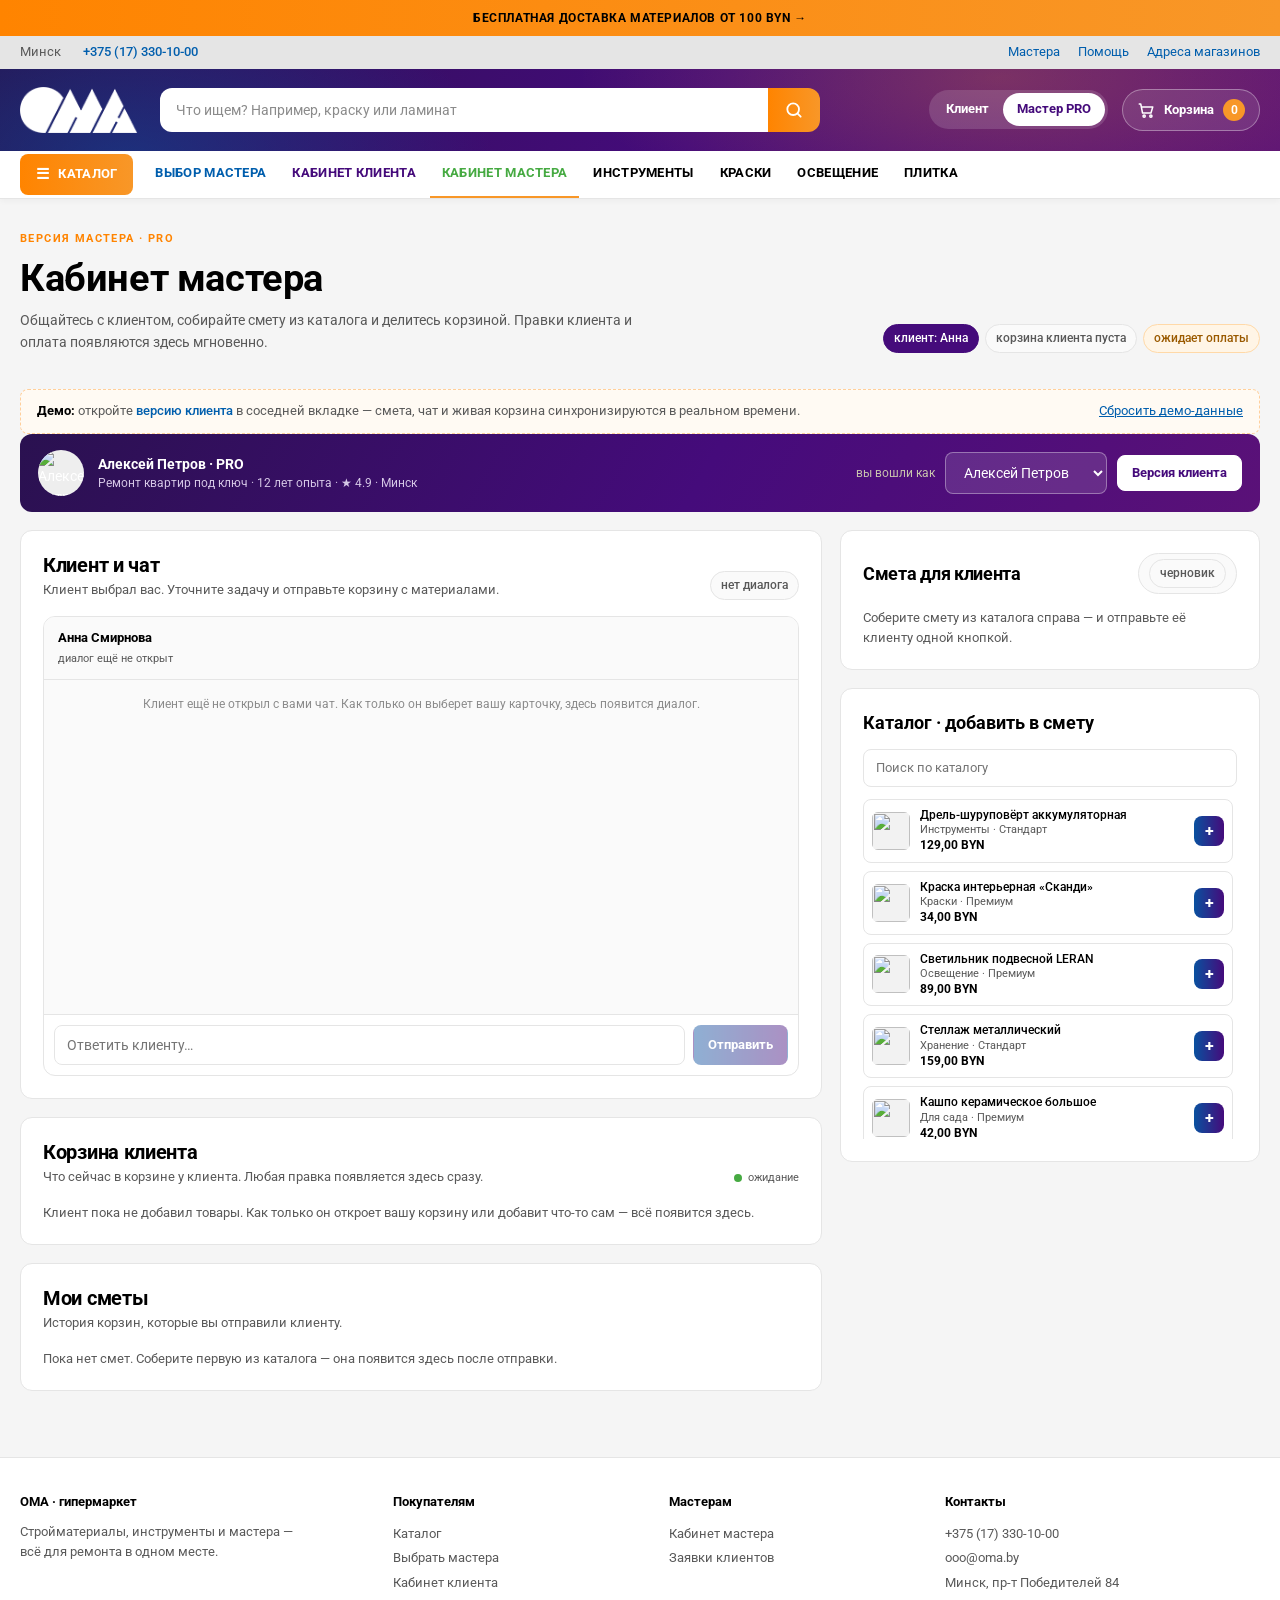
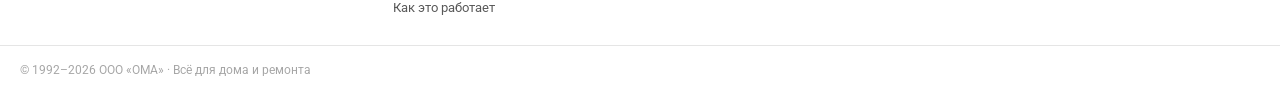
==== master.html @ ee899f6c "Initial commit" ====
<!doctype html>
<html lang="ru">
<head>
  <meta charset="UTF-8">
  <meta name="viewport" content="width=device-width, initial-scale=1.0">
  <title>Кабинет мастера — ОМА PRO</title>
  <link rel="preconnect" href="https://fonts.googleapis.com">
  <link rel="preconnect" href="https://fonts.gstatic.com" crossorigin>
  <link href="https://fonts.googleapis.com/css2?family=Roboto:wght@400;500;700&display=swap" rel="stylesheet">
  <link rel="stylesheet" href="css/styles.css">
  <link rel="stylesheet" href="css/cabinet.css">
  <script defer src="js/data.js"></script>
  <script defer src="js/store.js"></script>
  <script defer src="js/ui.js"></script>
  <script defer src="js/master.js"></script>
</head>
<body data-page="master">
  <div id="site-header"></div>

  <main class="container">
    <section class="cabinet-head">
      <div>
        <span class="eyebrow">Версия мастера · PRO</span>
        <h1>Кабинет мастера</h1>
        <p>Общайтесь с клиентом, собирайте смету из каталога и делитесь корзиной. Правки клиента и оплата появляются здесь мгновенно.</p>
      </div>
      <div class="cabinet-head__side">
        <div class="statusbar" id="statusbar"></div>
      </div>
    </section>

    <div class="demo-bar">
      <span><b>Демо:</b> откройте <a href="client.html" target="_blank" rel="noopener">версию клиента</a> в соседней вкладке — смета, чат и живая корзина синхронизируются в реальном времени.</span>
      <span class="demo-bar__short"><b>Демо:</b> откройте <a href="client.html" target="_blank" rel="noopener">версию клиента</a> в соседней вкладке — данные синхронизируются.</span>
      <button class="link-button" id="demo-reset" type="button">Сбросить демо-данные</button>
    </div>

    <div class="master-bar" id="master-bar"></div>

    <div class="cabinet" style="padding-top:18px">
      <section class="cabinet__main">
        <article class="panel" id="chat">
          <div class="panel__head">
            <div>
              <h2>Клиент и чат</h2>
              <p class="panel__hint">Клиент выбрал вас. Уточните задачу и отправьте корзину с материалами.</p>
            </div>
            <span class="chip" id="chat-chip">нет диалога</span>
          </div>
          <div class="chat">
            <div class="chat__head" id="chat-head"></div>
            <div class="chat__log" id="chat-log"></div>
            <form class="chat__form" id="chat-form" autocomplete="off">
              <input id="chat-input" placeholder="Ответить клиенту…" aria-label="Сообщение клиенту">
              <button class="button button-dark button--sm" type="submit">Отправить</button>
            </form>
          </div>
        </article>

        <article class="panel" id="live-cart">
          <div class="panel__head">
            <div>
              <h2>Корзина клиента</h2>
              <p class="panel__hint">Что сейчас в корзине у клиента. Любая правка появляется здесь сразу.</p>
            </div>
            <span class="live" id="live-indicator"><span class="live__dot"></span><span class="live__time">ожидание</span></span>
          </div>
          <div id="live-cart-body"></div>
        </article>

        <article class="panel" id="orders">
          <div class="panel__head">
            <div>
              <h2>Мои сметы</h2>
              <p class="panel__hint">История корзин, которые вы отправили клиенту.</p>
            </div>
          </div>
          <div class="orders" id="orders-body"></div>
        </article>
      </section>

      <aside class="cabinet__side">
        <article class="panel" id="builder">
          <div class="panel__title"><h2>Смета для клиента</h2><span class="chip" id="builder-state">черновик</span></div>
          <div id="builder-body"></div>
        </article>

        <article class="panel" id="catalog">
          <div class="panel__title"><h3>Каталог · добавить в смету</h3></div>
          <input class="input input--sm" id="search-products" placeholder="Поиск по каталогу" aria-label="Поиск по каталогу" style="width:100%;margin-bottom:12px">
          <div class="mini-catalog" id="mini-catalog"></div>
        </article>
      </aside>
    </div>
  </main>

  <div id="site-footer"></div>
</body>
</html>
---- css/styles.css ----
/* ==========================================================================
   ОМА · базовые стили и компоненты сайта
   Палитра и приёмы — как на oma.by: тёмно-фиолетовая шапка с белым логотипом,
   оранжевые акценты, белые карточки на светлом фоне, Roboto, радиусы 10–12 px.
   ========================================================================== */

:root {
    /* фирменные цвета */
    --orange: #f89728;
    --orange-dark: #ff8400;
    --orange-grad: linear-gradient(90deg, #ff8400 0%, #f89728 100%);
    --purple: #450b7b;
    --purple-soft: #f3edf9;
    --blue: #09519f;
    --blue-link: #005ead;
    --navy: #001a34;
    --green: #46aa42;
    --red: #e31235;
    --primary-grad: linear-gradient(90deg, #09519f 0%, #450b7b 100%);
    --purple-grad: linear-gradient(120deg, #2a1150 0%, #450b7b 55%, #5a1178 100%);

    /* нейтральные */
    --bg: #f5f5f5;
    --surface: #fff;
    --line: #e5e5e5;
    --line-soft: #ededed;
    --text: #000;
    --muted: #595959;
    --muted-2: #a6a6a6;

    /* геометрия */
    --radius: 12px;
    --radius-sm: 8px;
    --radius-pill: 999px;
    --shadow: 0 2px 10px rgba(0, 0, 0, .07);
    --shadow-hover: 0 8px 24px rgba(0, 0, 0, .12);
    --container: 1300px;
}

* { box-sizing: border-box; }
html { scroll-behavior: smooth; }
body {
    margin: 0;
    color: var(--text);
    background: var(--bg);
    font: 14px/1.5 Roboto, "Segoe UI", Arial, Helvetica, sans-serif;
    -webkit-font-smoothing: antialiased;
}
a { color: inherit; text-decoration: none; }
img { max-width: 100%; }
button, input, select, textarea { font: inherit; color: inherit; }
button { cursor: pointer; }
h1, h2, h3, p, figure { margin-top: 0; }
h1 { font-size: clamp(28px, 3.4vw, 40px); line-height: 1.15; letter-spacing: -.4px; margin-bottom: 14px; }
h2 { font-size: 26px; line-height: 1.2; letter-spacing: -.3px; margin-bottom: 8px; }
h3 { font-size: 16px; line-height: 1.3; margin-bottom: 6px; }
small { font-size: 12px; }

.container { max-width: var(--container); margin: 0 auto; padding: 0 20px; }
.eyebrow {
    display: block;
    color: var(--orange-dark);
    font-size: 11px;
    font-weight: 700;
    letter-spacing: 1.4px;
    text-transform: uppercase;
    margin-bottom: 10px;
}
.muted { color: var(--muted); }
.small { font-size: 12px; }
.note { margin: 0; color: var(--muted); font-size: 12.5px; line-height: 1.55; }
.divider { border: 0; border-top: 1px solid var(--line); margin: 18px 0; }

/* ------------------------------------------------------------ кнопки */
.button {
    display: inline-flex;
    align-items: center;
    justify-content: center;
    gap: 8px;
    padding: 12px 20px;
    border: 1px solid transparent;
    border-radius: var(--radius-sm);
    font-size: 14px;
    font-weight: 700;
    line-height: 1.2;
    text-align: center;
    transition: filter .15s, background .15s, border-color .15s, color .15s;
}
.button-dark { color: #fff; background: var(--primary-grad); }
.button-dark:hover { filter: brightness(1.12); }
.button-orange { color: #fff; background: var(--orange-grad); }
.button-orange:hover { filter: brightness(1.06); }
.button-ghost { color: var(--blue-link); background: #fff; border-color: #cfd8e4; }
.button-ghost:hover { border-color: var(--blue-link); }
.button-light { color: var(--purple); background: #fff; border-color: #fff; }
.button-light:hover { background: var(--purple-soft); }
.button[disabled], .button:disabled { opacity: .45; cursor: not-allowed; filter: none; }
.button--wide { display: flex; width: 100%; }
.button--sm { padding: 9px 14px; font-size: 13px; }

/* --------------------------------------------------------- подписи/чипы */
.chip {
    display: inline-flex;
    align-items: center;
    gap: 6px;
    padding: 5px 10px;
    border: 1px solid var(--line);
    border-radius: var(--radius-pill);
    background: #fafafa;
    color: var(--muted);
    font-size: 11.5px;
    font-weight: 500;
    white-space: nowrap;
}
.chip--green { background: #edf7ec; border-color: #cfe8cd; color: #2f6a2b; }
.chip--yellow { background: #fff5e6; border-color: #ffd9a8; color: #9a5a00; }
.chip--dark { background: var(--purple); border-color: var(--purple); color: #fff; }
.chip--opened { background: #eaf1fb; border-color: #c6d8ef; color: #1f4c86; }
.chip--red { background: #fdecef; border-color: #f7c6cf; color: #b00d2b; }

/* ----------------------------------------------------------- переключатель */
.role-switch {
    display: inline-flex;
    padding: 3px;
    border-radius: var(--radius-pill);
    background: rgba(255, 255, 255, .14);
}
.role-switch__item {
    padding: 7px 14px;
    border-radius: var(--radius-pill);
    color: #fff;
    font-size: 12.5px;
    font-weight: 700;
    white-space: nowrap;
}
.role-switch__item:hover { background: rgba(255, 255, 255, .12); }
.role-switch__item.is-active { background: #fff; color: var(--purple); }

/* ==========================================================================
   Шапка
   ========================================================================== */

.promo-strip {
    background: var(--orange-grad);
    color: #000;
    text-align: center;
    font-size: 12px;
    font-weight: 700;
    letter-spacing: .6px;
    text-transform: uppercase;
    padding: 9px 20px;
}
.promo-strip a:hover { text-decoration: underline; }
.promo-strip__full { display: inline; }
.promo-strip__short { display: none; }

.topbar { background: #e5e5e5; color: var(--muted); font-size: 12.5px; }
.topbar__inner {
    max-width: var(--container);
    margin: 0 auto;
    padding: 7px 20px;
    display: flex;
    flex-wrap: wrap;
    align-items: center;
    gap: 10px 22px;
}
.topbar__phone { color: var(--blue-link); font-weight: 500; }
.topbar__links { margin-left: auto; display: flex; flex-wrap: wrap; gap: 18px; }
.topbar__links a { color: var(--blue-link); }
.topbar__links a:hover { text-decoration: underline; }

.header {
    position: sticky;
    top: 0;
    z-index: 30;
    background: var(--purple-grad);
    color: #fff;
}
.header::after {
    content: "";
    position: absolute;
    inset: 0;
    background:
        radial-gradient(600px 220px at 78% 10%, rgba(248, 151, 40, .26), transparent 70%),
        radial-gradient(520px 260px at 10% 110%, rgba(9, 81, 159, .5), transparent 70%);
    pointer-events: none;
}
.header__inner {
    position: relative;
    z-index: 1;
    max-width: var(--container);
    margin: 0 auto;
    padding: 18px 20px;
    display: flex;
    align-items: center;
    gap: 22px;
}
.logo { display: flex; align-items: center; flex: none; }
.logo img { display: block; height: 46px; width: auto; }
.logo:hover { filter: drop-shadow(0 2px 6px rgba(255, 255, 255, .35)); }

.search {
    position: relative;
    display: flex;
    flex: 1;
    min-width: 0;
    max-width: 660px;
    height: 44px;
}
.search input {
    flex: 1;
    min-width: 0;
    height: 100%;
    padding: 0 16px;
    border: 0;
    border-radius: var(--radius) 0 0 var(--radius);
    background: #fff;
    color: var(--text);
    font-size: 14px;
}
.search input::placeholder { color: #8b8b8b; }
.search input:focus { outline: 2px solid rgba(248, 151, 40, .65); outline-offset: -2px; }
.search__btn {
    display: grid;
    place-items: center;
    width: 52px;
    height: 100%;
    border: 0;
    border-radius: 0 var(--radius) var(--radius) 0;
    background: var(--orange-grad);
    color: #fff;
}
.search__btn:hover { filter: brightness(1.05); }
.search__btn svg { width: 20px; height: 20px; }

.header-actions { display: flex; align-items: center; gap: 14px; margin-left: auto; }
.cart-button {
    display: inline-flex;
    align-items: center;
    gap: 9px;
    padding: 9px 14px;
    border: 1px solid rgba(255, 255, 255, .35);
    border-radius: var(--radius-pill);
    background: rgba(255, 255, 255, .1);
    color: #fff;
    font-size: 13px;
    font-weight: 700;
}
.cart-button:hover { background: rgba(255, 255, 255, .2); }
.cart-button svg { width: 18px; height: 18px; }
.cart-button b {
    display: inline-grid;
    place-items: center;
    min-width: 22px;
    height: 22px;
    padding: 0 6px;
    border-radius: var(--radius-pill);
    background: var(--orange);
    color: #fff;
    font-size: 12px;
}

.nav { background: #fff; border-bottom: 1px solid var(--line); box-shadow: 0 2px 6px rgba(0, 0, 0, .04); }
.nav__inner {
    max-width: var(--container);
    margin: 0 auto;
    padding: 0 20px;
    display: flex;
    align-items: center;
    gap: 2px;
    overflow-x: auto;
    scrollbar-width: none;
}
.nav__inner::-webkit-scrollbar { display: none; }
.nav a {
    padding: 13px 12px;
    border-bottom: 2px solid transparent;
    color: var(--text);
    font-size: 12.5px;
    font-weight: 700;
    letter-spacing: .3px;
    text-transform: uppercase;
    white-space: nowrap;
}
.nav a:hover { color: var(--orange-dark); }
.nav a.active { border-color: var(--orange); color: var(--orange-dark); }
.nav__catalog {
    display: inline-flex;
    align-items: center;
    gap: 9px;
    margin-right: 8px;
    padding: 11px 16px !important;
    border: 0 !important;
    border-radius: var(--radius-sm);
    background: var(--orange-grad);
    color: #fff !important;
}
.nav__catalog:hover { filter: brightness(1.06); color: #fff !important; }
.nav__burger { font-size: 15px; line-height: 1; }
.nav__link--blue { color: var(--blue-link) !important; }
.nav__link--purple { color: var(--purple) !important; }
.nav__link--green { color: var(--green) !important; }

/* ==========================================================================
   Главная
   ========================================================================== */

.hero {
    display: grid;
    grid-template-columns: 1.15fr .85fr;
    margin: 26px 0 18px;
    border-radius: var(--radius);
    overflow: hidden;
    background: var(--purple-grad);
    color: #fff;
}
.hero__content { padding: 50px 8% 50px 7%; }
.hero__content .eyebrow { color: var(--orange); }
.hero__content h1 { color: #fff; max-width: 620px; }
.hero__content p { max-width: 540px; color: #ded4ea; font-size: 15px; line-height: 1.65; margin-bottom: 0; }
.hero-actions { display: flex; flex-wrap: wrap; gap: 10px; margin-top: 26px; }
.hero__facts { display: flex; flex-wrap: wrap; gap: 10px 26px; margin: 30px 0 0; padding: 0; list-style: none; }
.hero__facts li { color: #c9b8dd; font-size: 12.5px; }
.hero__facts b { display: block; color: #fff; font-size: 15px; }
.hero__visual {
    position: relative;
    display: grid;
    place-items: center;
    align-content: center;
    gap: 22px;
    padding: 40px;
    background:
        radial-gradient(420px 420px at 62% 32%, rgba(248, 151, 40, .42), transparent 62%),
        radial-gradient(520px 520px at 20% 90%, rgba(9, 81, 159, .72), transparent 65%);
}
.hero__visual::before {
    content: "";
    position: absolute;
    width: 380px;
    height: 380px;
    border: 2px solid rgba(255, 255, 255, .16);
    border-radius: 50%;
}
.hero__visual img { position: relative; width: 190px; filter: drop-shadow(0 8px 30px rgba(0, 0, 0, .35)); }
.hero__visual span {
    position: relative;
    max-width: 280px;
    text-align: center;
    color: #e7ddf2;
    font-size: 12.5px;
    line-height: 1.5;
}

.feature-row { display: grid; grid-template-columns: repeat(3, 1fr); gap: 14px; margin-bottom: 26px; }
.feature-card {
    display: flex;
    align-items: center;
    gap: 14px;
    padding: 18px 20px;
    background: var(--surface);
    border: 1px solid var(--line);
    border-radius: var(--radius);
    transition: box-shadow .18s, border-color .18s, transform .18s;
}
.feature-card:hover { border-color: #d6d6d6; box-shadow: var(--shadow); transform: translateY(-1px); }
.feature-icon {
    display: grid;
    place-items: center;
    width: 42px;
    height: 42px;
    flex: none;
    border-radius: 10px;
    background: #fff3e2;
    color: var(--orange-dark);
    font-size: 19px;
    font-weight: 700;
}
.feature-card b { display: block; font-size: 14px; }
.feature-card small { display: block; margin-top: 3px; color: var(--muted); font-size: 12px; }
.feature-card strong { margin-left: auto; color: var(--purple); font-size: 20px; }

/* --------------------------------------------------------------- каталог */
.catalog-section { padding: 30px 0 40px; }
.section-heading {
    display: flex;
    align-items: flex-end;
    justify-content: space-between;
    gap: 18px;
    margin-bottom: 18px;
}
.section-heading h2 { margin-bottom: 4px; }
.section-heading p { margin: 0; color: var(--muted); font-size: 13px; }
.controls { display: flex; gap: 10px; }
.input, .select {
    height: 42px;
    padding: 0 14px;
    border: 1px solid var(--line);
    border-radius: var(--radius-sm);
    background: #fff;
    font-size: 13.5px;
    outline: 0;
}
.input:focus, .select:focus { border-color: var(--orange); box-shadow: 0 0 0 3px rgba(248, 151, 40, .16); }
.input--sm { height: 38px; padding: 0 12px; font-size: 13px; width: 190px; }

.catalog-layout { display: grid; grid-template-columns: 220px minmax(0, 1fr); gap: 22px; }
.filters {
    align-self: start;
    padding: 18px;
    background: var(--surface);
    border: 1px solid var(--line);
    border-radius: var(--radius);
}
.filters h3 { margin: 18px 0 8px; color: var(--muted); font-size: 11px; letter-spacing: .8px; text-transform: uppercase; }
.filters h3:first-child { margin-top: 0; }
.filter {
    display: block;
    width: 100%;
    padding: 8px 10px;
    border: 0;
    border-radius: var(--radius-sm);
    background: transparent;
    color: var(--muted);
    text-align: left;
    font-size: 13px;
}
.filter:hover { background: #f5f5f5; color: var(--text); }
.filter.active { background: var(--purple-soft); color: var(--purple); font-weight: 700; }
.filter--link { color: var(--blue-link); }

.product-grid { display: grid; grid-template-columns: repeat(auto-fill, minmax(228px, 1fr)); gap: 16px; }
.product-card {
    display: flex;
    flex-direction: column;
    padding: 14px;
    background: var(--surface);
    border: 1px solid var(--line);
    border-radius: var(--radius);
    transition: box-shadow .18s, border-color .18s, transform .18s;
}
.product-card:hover { border-color: #d9d9d9; box-shadow: var(--shadow-hover); transform: translateY(-2px); }
.product-image-wrap { position: relative; display: block; margin-bottom: 10px; }
.product-image {
    display: block;
    width: 100%;
    aspect-ratio: 1 / .82;
    object-fit: cover;
    border-radius: var(--radius-sm);
    background: #f2f2f2;
}
.label {
    position: absolute;
    left: 8px;
    top: 8px;
    padding: 4px 9px;
    border-radius: 6px;
    background: var(--purple);
    color: #fff;
    font-size: 10.5px;
    font-weight: 700;
    letter-spacing: .3px;
}
.label--premium { background: var(--purple); }
.label--standard { background: var(--blue); }
.label--budget { background: var(--green); }
.category { color: var(--muted-2); font-size: 10.5px; letter-spacing: .6px; text-transform: uppercase; }
.product-card h3 { font-size: 14px; font-weight: 500; line-height: 1.35; margin: 6px 0 10px; }
.product-card h3 a:hover { color: var(--blue-link); }
.product-bottom { display: flex; align-items: center; justify-content: space-between; gap: 8px; margin-top: auto; }
.price { font-size: 18px; font-weight: 700; white-space: nowrap; }
.price small { color: var(--muted); font-size: 11px; font-weight: 500; }
.add-button {
    padding: 9px 14px;
    border: 0;
    border-radius: var(--radius-sm);
    background: var(--primary-grad);
    color: #fff;
    font-size: 12.5px;
    font-weight: 700;
    white-space: nowrap;
    transition: filter .15s;
}
.add-button:hover { filter: brightness(1.12); }
.add-button[disabled] { opacity: .45; cursor: not-allowed; }

/* --------------------------------------------------------- карточка товара */
.detail { padding: 26px 0 50px; }
.detail-crumbs { color: var(--muted); font-size: 12.5px; margin-bottom: 18px; }
.detail-crumbs a { color: var(--blue-link); }
.detail-grid { display: grid; grid-template-columns: 1fr 1fr; gap: 28px; align-items: start; }
.detail-image { width: 100%; aspect-ratio: 1 / .82; object-fit: cover; border-radius: var(--radius); background: #eee; }
.detail-info {
    padding: 26px;
    background: var(--surface);
    border: 1px solid var(--line);
    border-radius: var(--radius);
}
.detail-info h1 { font-size: clamp(24px, 3vw, 32px); margin: 8px 0 12px; }
.detail-info .price { display: block; font-size: 28px; margin-bottom: 18px; }
.detail-description { color: var(--muted); line-height: 1.65; margin-bottom: 20px; }
.specs { display: grid; grid-template-columns: 1fr 1fr; gap: 0 20px; margin: 0 0 22px; border-top: 1px solid var(--line); }
.specs div { padding: 11px 0; border-bottom: 1px solid var(--line); font-size: 13px; }
.specs span { display: block; color: var(--muted-2); font-size: 11px; margin-bottom: 3px; }
.detail-actions { display: flex; gap: 10px; }
.detail-actions .button { flex: 1; }
.detail-note { margin: 16px 0 0; font-size: 13px; color: var(--muted); }
.detail-note a { color: var(--blue-link); font-weight: 700; }
.related { margin-top: 40px; }
.related h2 { margin-bottom: 16px; }

/* -------------------------------------------------------------- мастера */
.page-intro { padding: 34px 0 24px; max-width: 760px; }
.page-intro p { color: var(--muted); line-height: 1.6; font-size: 14.5px; }
.master-layout { display: grid; grid-template-columns: minmax(0, 1fr) 340px; gap: 20px; padding-bottom: 50px; align-items: start; }
.master-grid { display: grid; grid-template-columns: repeat(2, minmax(0, 1fr)); gap: 16px; }
.master-card {
    display: flex;
    flex-direction: column;
    padding: 20px;
    background: var(--surface);
    border: 1px solid var(--line);
    border-radius: var(--radius);
    transition: box-shadow .18s, border-color .18s;
}
.master-card:hover { box-shadow: var(--shadow); }
.master-card--selected { border-color: var(--orange); box-shadow: 0 0 0 2px rgba(248, 151, 40, .18); }
.master-top { display: flex; gap: 14px; align-items: center; }
.avatar { width: 62px; height: 62px; border-radius: 50%; object-fit: cover; background: #eee; }
.master-card h3 { margin: 0 0 3px; font-size: 16px; }
.rating { color: var(--orange-dark); font-weight: 700; font-size: 13px; }
.master-card p { color: var(--muted); font-size: 13px; line-height: 1.5; margin: 14px 0; }
.master-tags { display: flex; flex-wrap: wrap; gap: 6px; margin-bottom: 16px; }
.master-tags span { padding: 4px 9px; border-radius: var(--radius-pill); background: #f5f5f5; color: var(--muted); font-size: 11px; }
.master-card__cta { margin-top: auto; }

.estimate-panel {
    position: sticky;
    top: 100px;
    align-self: start;
    padding: 22px;
    border-radius: var(--radius);
    background: var(--purple-grad);
    color: #fff;
}
.estimate-panel h2 { font-size: 20px; color: #fff; }
.estimate-panel h3 { font-size: 12px; letter-spacing: .8px; text-transform: uppercase; color: #c9b8dd; }
.estimate-empty { color: #cdbfdf; font-size: 12.5px; line-height: 1.55; }
.estimate-row { display: flex; justify-content: space-between; gap: 12px; padding: 10px 0; border-top: 1px solid rgba(255, 255, 255, .16); font-size: 13px; }
.estimate-total { display: flex; justify-content: space-between; padding-top: 14px; margin-top: 6px; border-top: 2px solid var(--orange); font-weight: 700; }
.estimate-actions { display: grid; gap: 8px; margin-top: 18px; }
.remove { border: 0; background: none; color: #ffb4b4; font-size: 12px; }

/* --------------------------------------------------- блоки главной внизу */
.steps-band { padding: 14px 0 34px; }
.steps { display: grid; grid-template-columns: repeat(4, 1fr); gap: 14px; }
.step {
    padding: 22px 20px;
    background: var(--surface);
    border: 1px solid var(--line);
    border-radius: var(--radius);
}
.step h3 { font-size: 15px; margin: 12px 0 6px; }
.step p { margin: 0; color: var(--muted); font-size: 12.5px; line-height: 1.55; }
.step__num {
    display: inline-grid;
    place-items: center;
    width: 30px;
    height: 30px;
    border-radius: 50%;
    background: #fff3e2;
    color: var(--orange-dark);
    font-weight: 700;
    font-size: 13px;
}
.roles-band { display: grid; grid-template-columns: 1fr 1fr; gap: 16px; padding-bottom: 50px; }
.role-card {
    display: block;
    padding: 30px;
    border: 1px solid var(--line);
    border-radius: var(--radius);
    background: var(--surface);
    transition: box-shadow .18s, transform .18s;
}
.role-card:hover { box-shadow: var(--shadow-hover); transform: translateY(-2px); }
.role-card h2 { margin: 6px 0 10px; }
.role-card p { max-width: 420px; color: var(--muted); line-height: 1.6; margin-bottom: 14px; }
.role-card__cta { display: inline-flex; align-items: center; gap: 6px; color: var(--orange-dark); font-size: 13px; font-weight: 700; }
.role-card--master { background: var(--purple-grad); border-color: transparent; color: #fff; }
.role-card--master .eyebrow { color: var(--orange); }
.role-card--master p { color: #d9cdea; }
.role-card--master .role-card__cta { color: #ffc987; }

/* ------------------------------------------------------------------ подвал */
.footer { position: relative; z-index: 10; margin-top: 20px; padding: 34px 0 22px; background: #fff; border-top: 1px solid var(--line); }
.footer__grid {
    max-width: var(--container);
    margin: 0 auto 24px;
    padding: 0 20px;
    display: grid;
    grid-template-columns: 1.4fr 1fr 1fr 1.3fr;
    gap: 26px 34px;
}
.footer__grid b { display: block; margin-bottom: 10px; font-size: 13px; }
.footer__grid a, .footer__grid span { display: block; padding: 3px 0; color: var(--muted); font-size: 12.5px; }
.footer__grid a:hover { color: var(--blue-link); }
.footer__grid p { margin: 0; max-width: 280px; color: var(--muted); font-size: 12.5px; line-height: 1.6; }
.footer__note {
    max-width: var(--container);
    margin: 0 auto;
    padding: 16px 20px 0;
    border-top: 1px solid var(--line);
    color: var(--muted-2);
    font-size: 11.5px;
}

/* ------------------------------------------------------- выдвижная корзина */
.modal-backdrop { position: fixed; inset: 0; z-index: 50; background: rgba(0, 0, 0, .45); }
.cart {
    position: fixed;
    right: 0;
    top: 0;
    z-index: 51;
    width: min(420px, 100%);
    height: 100%;
    display: flex;
    flex-direction: column;
    padding: 22px;
    background: #fff;
}
.cart-head { display: flex; align-items: center; justify-content: space-between; padding-bottom: 14px; border-bottom: 1px solid var(--line); }
.cart-head h2 { margin: 0; font-size: 18px; }
.cart-head button { border: 0; background: none; color: var(--muted); font-size: 24px; line-height: 1; }
.cart-items { flex: 1; overflow: auto; }
.cart-item { display: grid; grid-template-columns: 56px minmax(0, 1fr) auto; gap: 12px; padding: 14px 0; border-bottom: 1px solid var(--line); align-items: start; }
.cart-item img { width: 56px; height: 56px; object-fit: cover; border-radius: var(--radius-sm); }
.cart-item p { margin: 0 0 4px; font-size: 13px; }
.cart-total { display: flex; align-items: baseline; justify-content: space-between; padding-top: 16px; border-top: 1px solid var(--line); font-size: 15px; }
.cart-total span:last-child { font-size: 20px; font-weight: 700; }
.cart-checkout { margin-top: 14px; }
.empty { padding: 26px 18px; border-radius: var(--radius); background: #f5f5f5; color: var(--muted); text-align: center; font-size: 13px; }

/* --------------------------------------------------------------- адаптив */
@media (max-width: 1100px) {
    .hero { grid-template-columns: 1fr; }
    .hero__visual { min-height: 260px; }
    .master-layout { grid-template-columns: 1fr; }
    .estimate-panel { position: static; }
    .steps { grid-template-columns: 1fr 1fr; }
    .roles-band { grid-template-columns: 1fr; }
    .footer__grid { grid-template-columns: 1fr 1fr; }
}
@media (max-width: 850px) {
    .header__inner { flex-wrap: wrap; padding: 12px 16px; gap: 10px 12px; }
    .search { order: 3; flex-basis: 100%; max-width: none; width: 100%; }
    .header-actions { margin-left: auto; }
    .catalog-layout { grid-template-columns: 1fr; }
    .detail-grid { grid-template-columns: 1fr; }
    .section-heading { flex-direction: column; align-items: stretch; }
    .controls > * { flex: 1; min-width: 0; }
    .master-grid { grid-template-columns: 1fr; }
    .hero__content { padding: 34px 24px; }
    .hero__visual { min-height: 200px; padding: 24px; }
    .hero__visual::before { width: 240px; height: 240px; }
    .footer__grid { grid-template-columns: 1fr 1fr; }
}
@media (max-width: 560px) {
    :root { --radius: 10px; }
    .container { padding: 0 16px; }
    .promo-strip { font-size: 10.5px; letter-spacing: .3px; padding: 8px 10px; }
    .promo-strip__full { display: none; }
    .promo-strip__short { display: inline; }
    .topbar__inner { padding: 6px 16px; gap: 8px 14px; }
    .topbar__links { display: none; }
    /* на телефоне шапка не липнет, липким остаётся только меню */
    .header { position: relative; }
    .header__inner { padding: 10px 16px; gap: 8px 10px; }
    .logo img { height: 28px; }
    .header-actions { gap: 8px; }
    .cart-button { padding: 8px 10px; }
    .cart-button span { display: none; }
    .cart-button svg { width: 17px; height: 17px; }
    .role-switch__item { padding: 6px 9px; font-size: 11px; }
    .search { order: 3; flex-basis: 100%; height: 40px; }
    .nav { position: sticky; top: 0; z-index: 25; }
    .nav__inner { padding: 0 12px; gap: 0; }
    .nav a { padding: 11px 10px; font-size: 11.5px; }
    .nav__catalog { padding: 9px 12px !important; margin-right: 4px; }
    .nav__burger { font-size: 14px; }

    .hero { margin: 14px 0 10px; }
    .hero__content { padding: 26px 18px; }
    .hero__content h1 { font-size: 27px; }
    .hero__content p { font-size: 13.5px; line-height: 1.55; }
    .hero__visual { display: none; }
    .hero-actions { display: grid; gap: 8px; margin-top: 20px; }
    .hero-actions .button { width: 100%; }
    .hero__facts { gap: 10px 18px; margin-top: 20px; }
    .hero__facts b { font-size: 14px; }

    .feature-row { grid-template-columns: 1fr; gap: 10px; }
    .feature-card { padding: 14px 16px; }
    .feature-icon { width: 38px; height: 38px; }
    .section-heading h2 { font-size: 22px; }
    .controls { flex-direction: column; }
    .input, .select { width: 100%; }
    .catalog-section { padding: 20px 0 26px; }
    .filters { padding: 14px; }
    .steps { grid-template-columns: 1fr; gap: 10px; }
    .step { padding: 18px 16px; }
    .roles-band { gap: 12px; }
    .role-card { padding: 22px 18px; }
    .role-card h2 { font-size: 22px; }

    .product-grid { grid-template-columns: 1fr 1fr; gap: 10px; }
    .product-card { padding: 10px; }
    .product-card h3 { font-size: 12.5px; }
    .product-bottom { flex-direction: column; align-items: flex-start; gap: 8px; }
    .add-button { width: 100%; }

    .page-intro { padding: 22px 0 14px; }
    .page-intro h1 { font-size: 30px; }
    .page-intro p { font-size: 13.5px; }
    .master-card { padding: 16px; }
    .estimate-panel { padding: 18px; }

    .detail { padding: 16px 0 36px; }
    .detail-image { aspect-ratio: 1 / 1; }
    .detail-info { padding: 16px; }
    .specs { grid-template-columns: 1fr; }
    .detail-actions { flex-direction: column; }
    .related { margin-top: 26px; }
    .related h2 { font-size: 20px; }

    .footer { padding: 26px 0 18px; }
    .footer__grid { grid-template-columns: 1fr; gap: 18px; }
    .cart { padding: 16px; }
}

/* очень узкие экраны (iPhone SE и подобные) */
@media (max-width: 380px) {
    .header__inner { gap: 8px; padding: 9px 12px; }
    /* логотип и корзина в одной строке, переключатель версий — под ними */
    .header-actions { display: contents; }
    .logo { order: 1; }
    .cart-button { order: 2; margin-left: auto; }
    .role-switch { order: 3; align-self: flex-start; }
    .search { order: 4; }
    .logo img { height: 26px; }
    .role-switch { padding: 2px; }
    .role-switch__item { padding: 5px 7px; font-size: 10px; }
    .cart-button { padding: 7px 8px; gap: 6px; }
    .cart-button b { min-width: 20px; height: 20px; font-size: 11px; }
    .search { height: 38px; }
    .search input { font-size: 12.5px; padding: 0 12px; }
    .search__btn { width: 44px; }
    .nav a { padding: 10px 8px; font-size: 11px; }
    .nav__catalog { padding: 8px 10px !important; }
    .container { padding: 0 12px; }
    .hero__content { padding: 22px 14px; }
    .hero__content h1 { font-size: 24px; }
    .hero__content p { font-size: 13px; }
    .panel__head h2 { font-size: 22px; }
    .cabinet-head h1 { font-size: 24px; }
    .product-grid { gap: 8px; }
    .product-card { padding: 8px; }
    .product-card h3 { font-size: 12px; }
    .add-button { font-size: 11.5px; padding: 8px 10px; }
    .chip { font-size: 10.5px; padding: 4px 8px; }
}
---- css/cabinet.css ----
/* ==========================================================================
   ОМА · кабинеты клиента и мастера
   Стиль oma.by: белые карточки с радиусом 12 px, фиолетовые акценты,
   оранжевые действия, чипы-пилюли, Roboto.
   ========================================================================== */

/* ---------------------------------------------------------- статус кабинета */
.cabinet-head {
    display: grid;
    grid-template-columns: minmax(0, 1fr) auto;
    align-items: end;
    gap: 18px;
    padding: 32px 0 20px;
}
.cabinet-head h1 { margin: 0 0 8px; font-size: clamp(28px, 3.2vw, 38px); }
.cabinet-head p { margin: 0; max-width: 620px; color: var(--muted); font-size: 14px; line-height: 1.6; }
.cabinet-head__side { display: flex; flex-direction: column; align-items: flex-end; gap: 10px; }
.who { text-align: right; }
.who b { display: block; font-size: 15px; }
.who span { color: var(--muted); font-size: 12px; }
.statusbar { display: flex; flex-wrap: wrap; gap: 6px; justify-content: flex-end; }

/* --------------------------------------------------------------- каркас */
.cabinet {
    display: grid;
    grid-template-columns: minmax(0, 1fr) 420px;
    gap: 18px;
    padding: 6px 0 46px;
    align-items: start;
}
.cabinet__main, .cabinet__side { display: grid; gap: 18px; min-width: 0; }
/* правая колонка вровень с чатом и в обычном потоке — скроллится вместе со страницей */
.cabinet__side { align-content: start; }

.panel {
    padding: 22px;
    background: var(--surface);
    border: 1px solid var(--line);
    border-radius: var(--radius);
}
.panel__head {
    display: flex;
    flex-wrap: wrap;
    align-items: flex-end;
    justify-content: space-between;
    gap: 12px;
    margin-bottom: 16px;
}
.panel__head h2 { margin: 0 0 4px; font-size: 20px; }
.panel__hint { margin: 0; max-width: 460px; color: var(--muted); font-size: 12.5px; line-height: 1.5; }
.panel__title { display: flex; align-items: center; justify-content: space-between; gap: 10px; margin-bottom: 14px; }
.panel__title h2, .panel__title h3 { margin: 0; font-size: 18px; }
.empty--pad { padding: 22px 14px; }
.is-flashing { outline: 2px solid var(--orange); outline-offset: 3px; transition: outline-color .2s; }

/* --------------------------------------------------------- демо-подсказка */
.demo-bar {
    display: flex;
    flex-wrap: wrap;
    align-items: center;
    justify-content: space-between;
    gap: 8px 18px;
    margin-top: 16px;
    padding: 12px 16px;
    border: 1px dashed #ffcf9b;
    border-radius: var(--radius-sm);
    background: #fffaf3;
    color: var(--muted);
    font-size: 12.5px;
    line-height: 1.5;
}
.demo-bar > span { flex: 1 1 420px; min-width: 0; }
.demo-bar__short { display: none; }
.demo-bar b { color: var(--text); }
.demo-bar a { color: var(--blue-link); font-weight: 500; }
.link-button {
    padding: 0;
    border: 0;
    background: none;
    color: var(--blue-link);
    font-size: 12.5px;
    text-decoration: underline;
    cursor: pointer;
}

/* --------------------------------------------------------------- каталог */
.chips { display: flex; flex-wrap: wrap; gap: 6px; margin-bottom: 16px; }
.chip-filter {
    padding: 7px 13px;
    border: 1px solid var(--line);
    border-radius: var(--radius-pill);
    background: #fff;
    color: var(--muted);
    font-size: 12.5px;
}
.chip-filter:hover { border-color: #cfcfcf; color: var(--text); }
.chip-filter.is-active { border-color: var(--purple); background: var(--purple); color: #fff; }
.product-grid--dense { grid-template-columns: repeat(3, minmax(0, 1fr)); gap: 14px; }
.product-grid--dense .product-card { padding: 12px; }
.product-grid--dense .product-card h3 { font-size: 13px; }
.product-grid--dense .price { font-size: 16px; }

/* --------------------------------------------------------------- корзина */
.cart-lines { display: grid; }
.cart-line {
    display: grid;
    grid-template-columns: 58px minmax(0, 1fr) auto;
    gap: 12px;
    padding: 13px 0;
    border-bottom: 1px solid var(--line);
    align-items: start;
}
.cart-line:last-child { border-bottom: 0; }
.cart-line img { width: 58px; height: 58px; object-fit: cover; border-radius: var(--radius-sm); background: #f2f2f2; }
.cart-line__name { margin: 0 0 6px; font-size: 13px; font-weight: 500; line-height: 1.35; }
.cart-line__meta { display: flex; flex-wrap: wrap; align-items: center; gap: 6px; }
.cart-line__sum { font-size: 13px; font-weight: 700; white-space: nowrap; text-align: right; }
.cart-line__del {
    padding: 3px 0;
    border: 0;
    background: none;
    color: #b3261e;
    font-size: 11.5px;
    text-decoration: underline;
}
.from-badge {
    display: inline-flex;
    align-items: center;
    gap: 4px;
    padding: 3px 9px;
    border: 1px solid #dcccf0;
    border-radius: var(--radius-pill);
    background: var(--purple-soft);
    color: var(--purple);
    font-size: 10.5px;
    font-weight: 500;
}
.qty { display: inline-flex; align-items: center; border: 1px solid var(--line); border-radius: var(--radius-sm); background: #fff; overflow: hidden; }
.qty button { width: 30px; height: 30px; border: 0; background: none; color: var(--text); font-size: 16px; line-height: 1; }
.qty button:hover { background: #f5f5f5; }
.qty span { min-width: 26px; text-align: center; font-size: 12.5px; font-weight: 700; }
.qty--sm button { width: 26px; height: 26px; font-size: 14px; }
.qty--sm span { min-width: 22px; font-size: 12px; }
.cart-total-row {
    display: flex;
    align-items: baseline;
    justify-content: space-between;
    gap: 12px;
    margin-top: 16px;
    padding-top: 14px;
    border-top: 1px solid var(--line);
}
.cart-total-row span:first-child { color: var(--muted); font-size: 13px; }
.cart-total-row b { font-size: 22px; }
.cart-hint { margin: 10px 0 0; color: var(--muted); font-size: 11.5px; line-height: 1.5; }
.pay-box { display: grid; gap: 10px; margin-top: 16px; }

.paid-banner {
    display: flex;
    align-items: center;
    gap: 10px;
    margin-top: 16px;
    padding: 12px 14px;
    border: 1px solid #cfe8cd;
    border-radius: var(--radius-sm);
    background: #edf7ec;
    color: #2f6a2b;
    font-size: 13px;
    font-weight: 700;
}
.check {
    display: inline-grid;
    place-items: center;
    width: 20px;
    height: 20px;
    flex: none;
    position: relative;
    overflow: hidden;
    border-radius: 50%;
    background: var(--green);
    font-size: 0;
    line-height: 0;
}
.check::after {
    content: "";
    width: 5px;
    height: 9px;
    margin: -2px 0 0 -1px;
    border: solid #fff;
    border-width: 0 2px 2px 0;
    transform: rotate(45deg);
}

/* ------------------------------------------------------- время и слоты */
.slot-group { margin-top: 18px; }
.slot-group__title {
    margin-bottom: 8px;
    color: var(--muted);
    font-size: 11px;
    font-weight: 700;
    letter-spacing: 1px;
    text-transform: uppercase;
}
.slots { display: flex; flex-wrap: wrap; gap: 6px; }
.slot {
    padding: 9px 12px;
    border: 1px solid var(--line);
    border-radius: var(--radius-sm);
    background: #fff;
    color: var(--text);
    font-size: 12.5px;
}
.slot:hover { border-color: var(--purple); }
.slot.is-active { border-color: var(--purple); background: var(--purple); color: #fff; }
.slot:disabled { opacity: .45; cursor: not-allowed; }
.schedule {
    display: grid;
    gap: 8px;
    margin-top: 18px;
    padding-top: 16px;
    border-top: 1px solid var(--line);
}
.schedule__row { display: flex; align-items: baseline; justify-content: space-between; gap: 12px; font-size: 13px; }
.schedule__row span { color: var(--muted); font-size: 12px; }
.schedule__row b { text-align: right; }

/* ---------------------------------------------------------- статусы/шаги */
.timeline { display: grid; }
.timeline__row {
    display: grid;
    grid-template-columns: 26px minmax(0, 1fr) auto;
    gap: 12px;
    align-items: center;
    padding: 11px 0;
    border-bottom: 1px solid var(--line);
    font-size: 13px;
}
.timeline__row:last-child { border-bottom: 0; }
.timeline__mark {
    display: grid;
    place-items: center;
    width: 24px;
    height: 24px;
    border: 1px solid var(--line);
    border-radius: 50%;
    background: #fff;
    color: var(--muted-2);
    font-size: 11px;
}
.timeline__row.is-done .timeline__mark { border-color: var(--green); background: var(--green); color: #fff; }
.timeline__row.is-done .timeline__label { font-weight: 700; }
.timeline__row.is-wait .timeline__label { color: var(--muted); }
.timeline__when { color: var(--muted); font-size: 11.5px; text-align: right; }

.status {
    display: inline-flex;
    align-items: center;
    gap: 5px;
    padding: 4px 10px;
    border: 1px solid var(--line);
    border-radius: var(--radius-pill);
    background: #fafafa;
    color: var(--muted);
    font-size: 11px;
    font-weight: 700;
    white-space: nowrap;
}
.status--draft { background: #f5f5f5; }
.status--shared { background: #fff5e6; border-color: #ffd9a8; color: #9a5a00; }
.status--opened { background: #eaf1fb; border-color: #c6d8ef; color: #1f4c86; }
.status--paid { background: #edf7ec; border-color: #cfe8cd; color: #2f6a2b; }
.status--wait { background: #fff; color: var(--muted); }

/* ---------------------------------------------------------- выбор мастера */
.pick-list { display: grid; gap: 8px; }
.pick {
    display: grid;
    grid-template-columns: 44px minmax(0, 1fr) auto;
    gap: 12px;
    align-items: center;
    padding: 10px;
    border: 1px solid var(--line);
    border-radius: var(--radius-sm);
    background: #fff;
    text-align: left;
    cursor: pointer;
}
.pick:hover { border-color: var(--purple); box-shadow: var(--shadow); }
.pick img { width: 44px; height: 44px; border-radius: 50%; object-fit: cover; background: #eee; }
.pick b { display: block; font-size: 13px; }
.pick small { display: block; margin-top: 2px; color: var(--muted); font-size: 11px; }
.pick__cta {
    padding: 6px 10px;
    border: 1px solid var(--purple);
    border-radius: var(--radius-pill);
    color: var(--purple);
    font-size: 11px;
    font-weight: 700;
    white-space: nowrap;
}
.pick--active { border-color: var(--purple); background: var(--purple-soft); }
.master-now { display: flex; align-items: center; gap: 12px; }
.master-now img { width: 54px; height: 54px; border-radius: 50%; object-fit: cover; background: #eee; }
.master-now b { display: block; font-size: 15px; }
.master-now small { color: var(--muted); font-size: 12px; }

/* ------------------------------------------------------------------- чат */
.chat {
    display: flex;
    flex-direction: column;
    height: 460px;
    border: 1px solid var(--line);
    border-radius: var(--radius);
    background: #fff;
    overflow: hidden;
}
.chat__head {
    display: flex;
    align-items: center;
    gap: 10px;
    padding: 11px 14px;
    border-bottom: 1px solid var(--line);
    background: #fafafa;
}
.chat__head img { width: 34px; height: 34px; border-radius: 50%; object-fit: cover; background: #eee; }
.chat__head b { display: block; font-size: 13px; }
.chat__head small { color: var(--muted); font-size: 11px; }
.chat__log {
    flex: 1;
    display: flex;
    flex-direction: column;
    gap: 9px;
    padding: 14px;
    overflow-y: auto;
    background: #fafafa;
    scroll-behavior: smooth;
}
.chat__form { display: flex; gap: 8px; padding: 10px; border-top: 1px solid var(--line); }
.chat__form input {
    flex: 1;
    min-width: 0;
    height: 40px;
    padding: 0 12px;
    border: 1px solid var(--line);
    border-radius: var(--radius-sm);
    background: #fff;
}
.chat__form input:focus { outline: 0; border-color: var(--orange); box-shadow: 0 0 0 3px rgba(248, 151, 40, .16); }

.msg {
    max-width: 86%;
    padding: 10px 12px;
    border: 1px solid var(--line);
    border-radius: 12px;
    background: #fff;
    font-size: 13px;
    line-height: 1.45;
}
.msg__meta { display: block; margin-top: 5px; color: var(--muted-2); font-size: 10.5px; }
.msg--mine { margin-left: auto; border-color: #dcccf0; background: var(--purple-soft); }
.msg--system {
    align-self: center;
    max-width: 100%;
    padding: 2px 8px;
    border: 0;
    background: transparent;
    color: #8b8b8b;
    font-size: 11.5px;
    text-align: center;
    line-height: 1.45;
}
.msg--cart { align-self: stretch; max-width: 100%; padding: 0; border: 0; background: transparent; }
.chat-cart {
    padding: 14px;
    border: 1px solid #dcccf0;
    border-radius: var(--radius-sm);
    background: #fff;
}
.chat-cart__kicker {
    display: block;
    margin-bottom: 6px;
    color: var(--purple);
    font-size: 10px;
    font-weight: 700;
    letter-spacing: 1px;
    text-transform: uppercase;
}
.chat-cart__title { display: block; margin-bottom: 4px; font-size: 14px; font-weight: 700; }
.chat-cart__meta { display: block; margin-bottom: 10px; color: var(--muted); font-size: 12px; }
.chat-cart__actions { display: flex; flex-wrap: wrap; gap: 8px; align-items: center; }

/* ---------------------------------------------------- живая корзина мастера */
.live {
    display: inline-flex;
    align-items: center;
    gap: 6px;
    color: #2f6a2b;
    font-size: 11px;
    font-weight: 700;
    letter-spacing: .6px;
    text-transform: uppercase;
}
.live__dot { width: 8px; height: 8px; border-radius: 50%; background: var(--green); animation: pulse 1.8s infinite; }
@keyframes pulse {
    0%, 100% { box-shadow: 0 0 0 0 rgba(70, 170, 66, .45); }
    50% { box-shadow: 0 0 0 6px rgba(70, 170, 66, 0); }
}
.live__time { color: var(--muted); font-weight: 400; letter-spacing: 0; text-transform: none; }
.flash { animation: flash-row 1.1s ease-out; }
@keyframes flash-row { from { background: #fff5e6; } to { background: transparent; } }

/* -------------------------------------------------------- кабинет мастера */
.master-bar {
    display: flex;
    flex-wrap: wrap;
    align-items: center;
    gap: 14px;
    padding: 16px 18px;
    border-radius: var(--radius);
    background: var(--purple-grad);
    color: #fff;
}
.master-bar__avatar { width: 46px; height: 46px; border-radius: 50%; object-fit: cover; background: #eee; }
.master-bar b { display: block; font-size: 14px; }
.master-bar small { display: block; color: #d5c7e6; font-size: 11.5px; }
.master-bar__right { display: flex; align-items: center; gap: 10px; margin-left: auto; }
.master-bar .select { border-color: rgba(255, 255, 255, .35); background: rgba(255, 255, 255, .12); color: #fff; }
.master-bar .select option { color: #000; }

.builder { display: grid; }
.builder-line {
    display: grid;
    grid-template-columns: minmax(0, 1fr) auto auto;
    gap: 10px;
    align-items: center;
    padding: 10px 0;
    border-bottom: 1px solid var(--line);
    font-size: 13px;
}
.builder-line:last-child { border-bottom: 0; }
.builder-line__name { min-width: 0; overflow: hidden; text-overflow: ellipsis; }
.builder-line__sum { font-size: 12.5px; font-weight: 700; white-space: nowrap; }
.builder__total {
    display: flex;
    align-items: baseline;
    justify-content: space-between;
    margin-top: 14px;
    padding-top: 12px;
    border-top: 1px solid var(--line);
    font-size: 13px;
}
.builder__total b { font-size: 21px; }

.mini-catalog { display: grid; gap: 8px; max-height: 340px; padding-right: 4px; overflow-y: auto; }
.mini-row {
    display: grid;
    grid-template-columns: 38px minmax(0, 1fr) auto;
    gap: 10px;
    align-items: center;
    padding: 8px;
    border: 1px solid var(--line);
    border-radius: var(--radius-sm);
    background: #fff;
}
.mini-row:hover { border-color: #d6d6d6; }
.mini-row img { width: 38px; height: 38px; border-radius: 6px; object-fit: cover; background: #f2f2f2; }
.mini-row b { display: block; font-size: 12px; font-weight: 500; line-height: 1.3; }
.mini-row small { display: block; color: var(--muted); font-size: 11px; line-height: 1.35; }
.mini-row__price { color: var(--text) !important; font-weight: 700; font-size: 11.5px !important; }
.mini-row__add {
    width: 30px;
    height: 30px;
    border: 0;
    border-radius: var(--radius-sm);
    background: var(--primary-grad);
    color: #fff;
    font-size: 16px;
    font-weight: 700;
    line-height: 1;
}
.mini-row__add:hover { filter: brightness(1.12); }
.mini-row__add:disabled { opacity: .4; cursor: not-allowed; }

.orders { display: grid; gap: 10px; }
.order-card {
    padding: 14px;
    border: 1px solid var(--line);
    border-radius: var(--radius-sm);
    background: #fff;
}
.order-card--live { border-color: #cfe8cd; background: #fbfdfb; }
.order-card__top { display: flex; flex-wrap: wrap; align-items: center; justify-content: space-between; gap: 8px; margin-bottom: 8px; }
.order-card__top b { font-size: 13px; }
.order-card__items { display: grid; gap: 5px; margin: 8px 0; }
.order-card__item { display: flex; justify-content: space-between; gap: 10px; color: var(--muted); font-size: 12px; }
.order-card__total {
    display: flex;
    justify-content: space-between;
    margin-top: 4px;
    padding-top: 8px;
    border-top: 1px solid var(--line);
    font-size: 13px;
    font-weight: 700;
}
.order-card__foot { display: flex; flex-wrap: wrap; gap: 8px; align-items: center; margin-top: 10px; }
.order-card__schedule {
    display: grid;
    gap: 4px;
    margin-top: 10px;
    padding-top: 10px;
    border-top: 1px dashed var(--line);
    font-size: 12px;
}
.order-card__schedule span { color: var(--muted); }

/* ------------------------------------------------------------------ тосты */
#toast-host {
    position: fixed;
    left: 20px;
    bottom: 20px;
    z-index: 60;
    display: flex;
    flex-direction: column;
    gap: 8px;
    max-width: min(360px, calc(100vw - 40px));
}
.toast {
    padding: 13px 16px;
    border-radius: 10px;
    background: var(--navy);
    color: #fff;
    font-size: 13px;
    box-shadow: 0 12px 30px rgba(0, 0, 0, .28);
    animation: toast-in .18s ease-out;
}
.toast--warn { background: #8c2f1d; }
.toast.is-leaving { opacity: 0; transform: translateY(6px); transition: .25s; }
@keyframes toast-in { from { opacity: 0; transform: translateY(8px); } to { opacity: 1; transform: none; } }

/* --------------------------------------------------------------- адаптив */
/* --------------------------------------------------------------- адаптив */
@media (max-width: 1100px) {
    .cabinet { grid-template-columns: minmax(0, 1fr); }
    .cabinet > .panel { min-width: 0; }
    .cabinet-head { grid-template-columns: 1fr; align-items: start; }
    .product-grid--dense { grid-template-columns: repeat(2, minmax(0, 1fr)); }

    /* на узких экранах панели идут в один поток: чат → мастер → корзина → каталог */
    .cabinet__main, .cabinet__side { display: contents; }
    body[data-page="client"] #chat { order: 1; }
    body[data-page="client"] #master-panel { order: 2; }
    body[data-page="client"] #cart { order: 3; }
    body[data-page="client"] #catalog { order: 4; }
    body[data-page="client"] #order { order: 5; }

    body[data-page="master"] #chat { order: 1; }
    body[data-page="master"] #builder { order: 2; }
    body[data-page="master"] #catalog { order: 3; }
    body[data-page="master"] #live-cart { order: 4; }
    body[data-page="master"] #orders { order: 5; }
}
@media (max-width: 850px) {
    .cabinet-head { padding: 18px 0 14px; }
    .cabinet-head__side { align-items: flex-start; }
    .who { text-align: left; }
    .statusbar { justify-content: flex-start; }
    .panel { padding: 16px; }
    .chat { height: 62vh; min-height: 360px; max-height: 520px; }
    .cabinet-head p { font-size: 13px; line-height: 1.55; }
}
@media (max-width: 560px) {
    .product-grid--dense { grid-template-columns: 1fr 1fr; gap: 10px; }
    .cabinet { padding: 4px 0 36px; gap: 14px; }
    .cabinet-head h1 { font-size: 26px; }
    .cabinet-head p { display: none; }
    .panel { padding: 14px; }
    .panel__head { gap: 8px; margin-bottom: 12px; }
    .panel__head h2 { font-size: 18px; }
    .panel__hint { font-size: 12px; }
    .demo-bar { padding: 10px 12px; font-size: 11.5px; line-height: 1.45; }
    .demo-bar > span { display: none; }
    .demo-bar > .demo-bar__short { display: inline; flex: 1 1 100%; }
    .chat { height: 58vh; min-height: 320px; max-height: 460px; }
    .chat__head small { font-size: 10.5px; }
    .msg { max-width: 92%; font-size: 12.5px; }
    .chat-cart { padding: 12px; }
    .cart-line { grid-template-columns: 48px minmax(0, 1fr) auto; gap: 10px; }
    .cart-line img { width: 48px; height: 48px; }
    .cart-line__name { font-size: 12.5px; }
    .cart-total-row b { font-size: 19px; }
    .paid-banner { font-size: 12px; }
    .slots { gap: 5px; }
    .slot { padding: 8px 10px; font-size: 11.5px; }
    .timeline__row { grid-template-columns: 22px minmax(0, 1fr); row-gap: 2px; }
    .timeline__when { grid-column: 2; text-align: left; }
    .schedule__row { font-size: 12.5px; }
    .master-bar { padding: 14px; gap: 12px; }
    .master-bar__right { width: 100%; margin-left: 0; flex-wrap: wrap; gap: 8px; }
    .master-bar__right > label { display: none; }
    .master-bar__right .select { flex: 1; min-width: 0; }
    .master-bar__right .button { flex: none; }
    .builder-line { grid-template-columns: minmax(0, 1fr) auto; }
    .builder-line__sum { display: none; }
    .mini-catalog { max-height: 300px; }
    .order-card__schedule { font-size: 11.5px; }
    .toast { font-size: 12px; padding: 11px 14px; }
    #toast-host { left: 12px; right: 12px; bottom: 12px; max-width: none; }
}
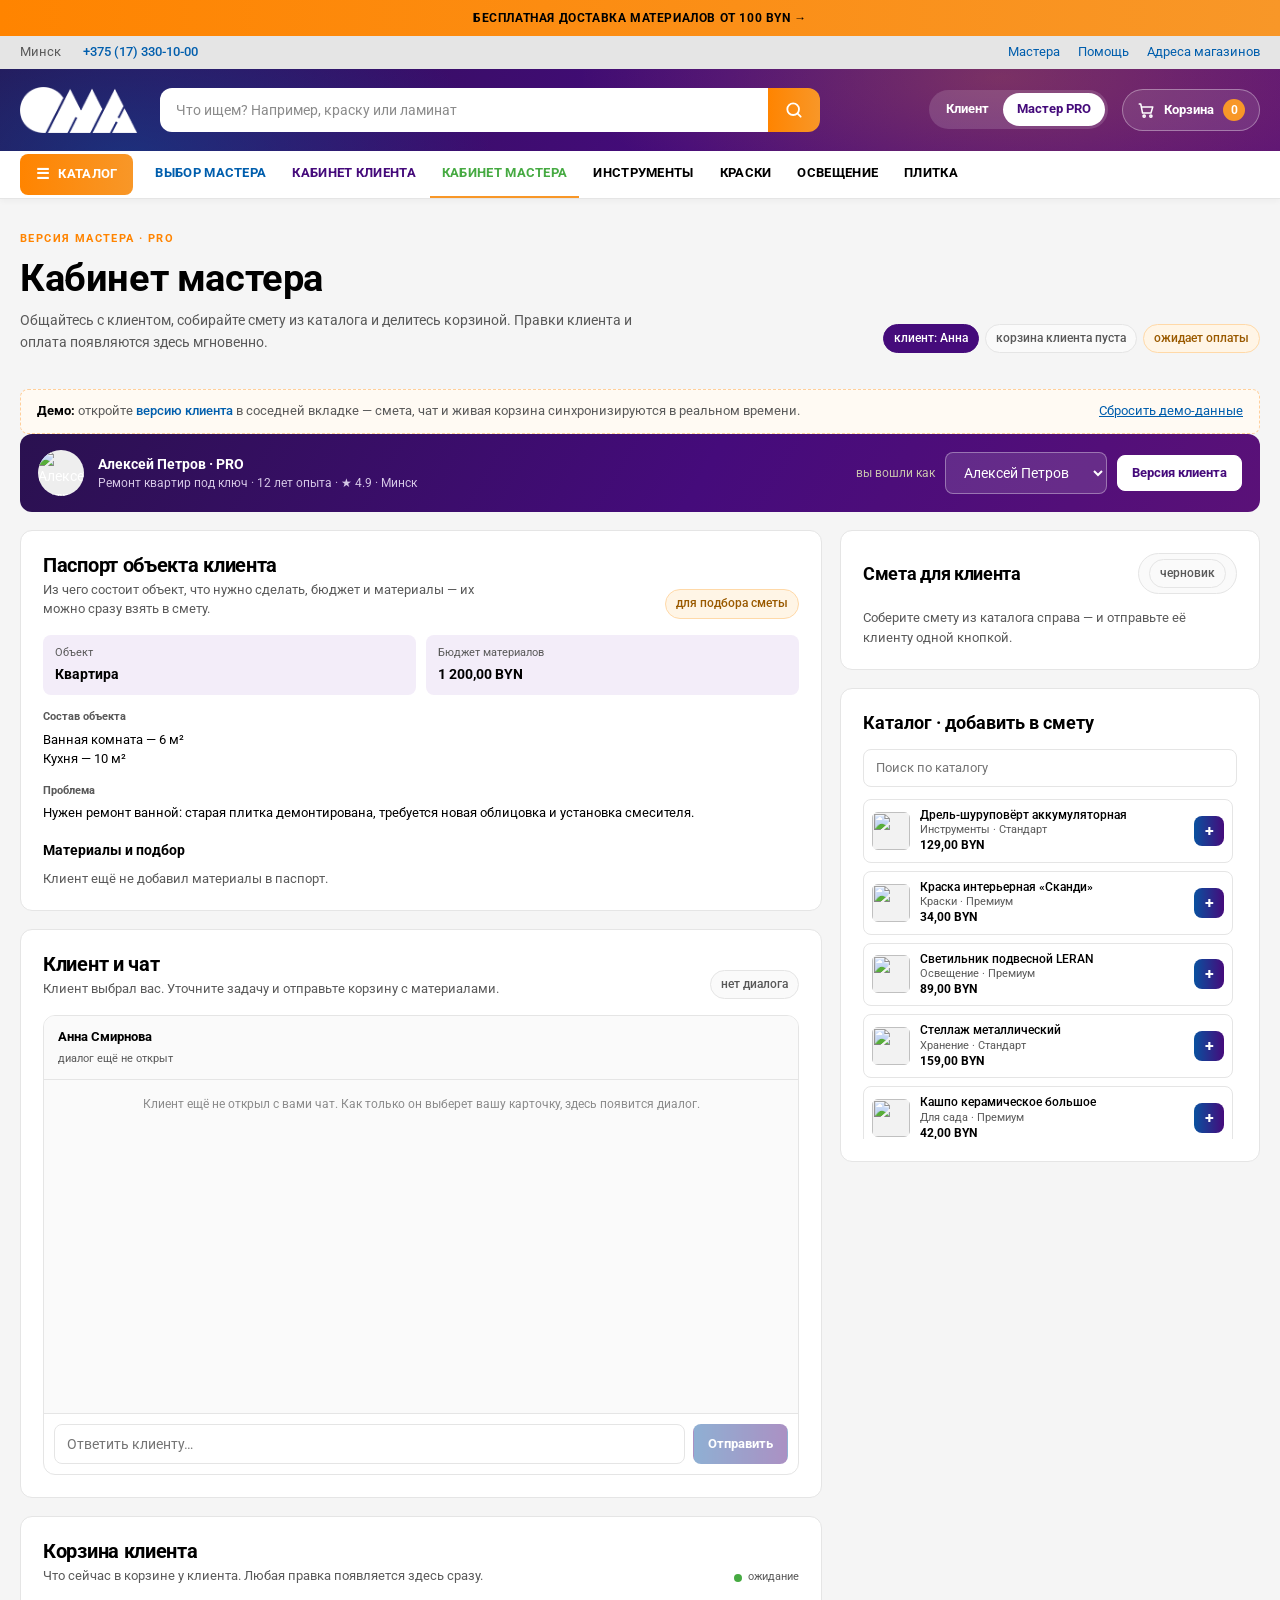
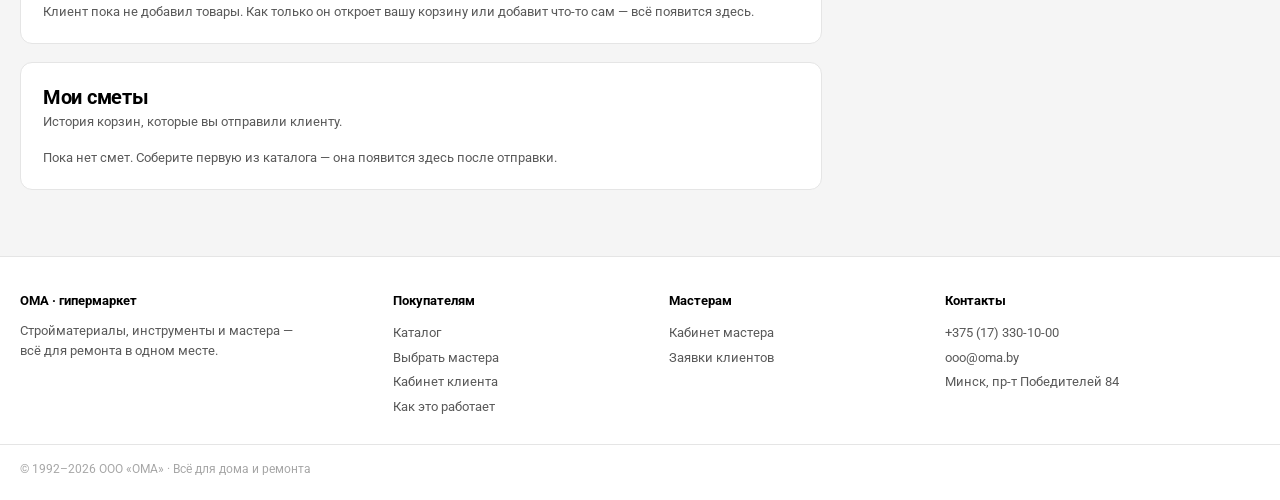
==== commit a94f4027: "123" ====
--- a/master.html
+++ b/master.html
@@ -39,6 +39,21 @@
 
     <div class="cabinet" style="padding-top:18px">
       <section class="cabinet__main">
+        <article class="panel passport" id="object-passport">
+          <div class="panel__head">
+            <div>
+              <h2>Паспорт объекта клиента</h2>
+              <p class="panel__hint">Из чего состоит объект, что нужно сделать, бюджет и материалы — их можно сразу взять в смету.</p>
+            </div>
+            <div class="panel__tools">
+              <span class="chip chip--yellow" id="master-passport-state">для подбора сметы</span>
+              <button class="link-button passport__toggle" type="button" data-passport-toggle aria-expanded="false">показать</button>
+            </div>
+          </div>
+          <div class="passport__bar" id="master-passport-bar"></div>
+          <div class="passport__body" id="master-passport-body"></div>
+        </article>
+
         <article class="panel" id="chat">
           <div class="panel__head">
             <div>
--- a/css/styles.css
+++ b/css/styles.css
@@ -739,11 +739,11 @@
 /* очень узкие экраны (iPhone SE и подобные) */
 @media (max-width: 380px) {
     .header__inner { gap: 8px; padding: 9px 12px; }
-    /* логотип и корзина в одной строке, переключатель версий — под ними */
+    /* логотип, переключатель версий и корзина в одной строке */
     .header-actions { display: contents; }
     .logo { order: 1; }
-    .cart-button { order: 2; margin-left: auto; }
-    .role-switch { order: 3; align-self: flex-start; }
+    .role-switch { order: 2; align-self: center; }
+    .cart-button { order: 3; margin-left: auto; }
     .search { order: 4; }
     .logo img { height: 26px; }
     .role-switch { padding: 2px; }
--- a/css/cabinet.css
+++ b/css/cabinet.css
@@ -52,6 +52,68 @@
 .panel__title h2, .panel__title h3 { margin: 0; font-size: 18px; }
 .empty--pad { padding: 22px 14px; }
 .is-flashing { outline: 2px solid var(--orange); outline-offset: 3px; transition: outline-color .2s; }
+
+/* --------------------------------------------------------- паспорт объекта */
+.panel__tools { display: flex; flex-wrap: wrap; align-items: center; gap: 10px; }
+.passport__toggle { display: none; }
+.passport__bar { display: none; }
+.passport__row { display: grid; grid-template-columns: repeat(3, minmax(0, 1fr)); gap: 8px; }
+.passport__stat { padding: 8px 10px; border-radius: var(--radius-sm); background: var(--purple-soft); }
+.passport__stat span { display: block; color: var(--muted); font-size: 10.5px; }
+.passport__stat b { display: block; margin-top: 2px; font-size: 13px; }
+
+.passport-form { display: grid; gap: 12px; }
+.passport-form label { display: grid; gap: 6px; }
+.passport-form label > span { color: var(--muted); font-size: 11px; font-weight: 700; }
+.form-grid { display: grid; grid-template-columns: 1fr 1fr; gap: 12px; }
+.textarea {
+    width: 100%;
+    min-height: 78px;
+    padding: 10px 12px;
+    border: 1px solid var(--line);
+    border-radius: var(--radius-sm);
+    background: #fff;
+    color: var(--text);
+    font: inherit;
+    font-size: 13px;
+    resize: vertical;
+}
+.textarea:focus { outline: 0; border-color: var(--orange); box-shadow: 0 0 0 3px rgba(248, 151, 40, .16); }
+
+.passport-materials { display: grid; gap: 8px; margin-top: 18px; }
+.passport-materials h3 { margin: 0 0 2px; font-size: 14px; }
+.passport-materials__list { display: grid; gap: 8px; }
+.passport-material, .master-material {
+    display: grid;
+    gap: 8px;
+    padding: 11px 12px;
+    border: 1px solid var(--line);
+    border-radius: var(--radius-sm);
+    background: #fff;
+}
+.passport-material { grid-template-columns: minmax(0, 1fr) auto; align-items: center; }
+.passport-material b, .master-material b { display: block; font-size: 13px; }
+.passport-material small, .master-material small { display: block; margin-top: 3px; color: var(--muted); font-size: 11px; }
+.passport-add { display: grid; grid-template-columns: minmax(0, 1fr) 70px auto; gap: 6px; align-items: center; margin-top: 4px; }
+.passport-summary { display: grid; grid-template-columns: 1fr 1fr; gap: 10px; }
+.passport-summary > div { padding: 10px 12px; border-radius: var(--radius-sm); background: var(--purple-soft); }
+.passport-summary span, .passport-detail > b { display: block; color: var(--muted); font-size: 11px; }
+.passport-summary b { display: block; margin-top: 3px; font-size: 14px; }
+.passport-detail { margin-top: 14px; }
+.passport-detail p { margin: 4px 0 0; font-size: 13px; line-height: 1.5; white-space: pre-line; }
+
+.master-material { grid-template-columns: minmax(0, 1fr) auto; align-items: center; }
+.master-material .material-alternatives, .master-material > .note { grid-column: 1 / -1; }
+.material-alternatives {
+    display: flex;
+    flex-wrap: wrap;
+    align-items: center;
+    gap: 6px 10px;
+    padding-top: 6px;
+    border-top: 1px solid var(--line);
+}
+.material-alternatives span { color: var(--muted); font-size: 11px; }
+.material-alternatives .link-button { font-size: 11px; text-align: left; }
 
 /* --------------------------------------------------------- демо-подсказка */
 .demo-bar {
@@ -545,19 +607,21 @@
     .cabinet-head { grid-template-columns: 1fr; align-items: start; }
     .product-grid--dense { grid-template-columns: repeat(2, minmax(0, 1fr)); }
 
-    /* на узких экранах панели идут в один поток: чат → мастер → корзина → каталог */
+    /* на узких экранах панели идут в один поток: паспорт → чат → мастер → корзина → каталог */
     .cabinet__main, .cabinet__side { display: contents; }
-    body[data-page="client"] #chat { order: 1; }
-    body[data-page="client"] #master-panel { order: 2; }
-    body[data-page="client"] #cart { order: 3; }
-    body[data-page="client"] #catalog { order: 4; }
-    body[data-page="client"] #order { order: 5; }
-
-    body[data-page="master"] #chat { order: 1; }
-    body[data-page="master"] #builder { order: 2; }
-    body[data-page="master"] #catalog { order: 3; }
-    body[data-page="master"] #live-cart { order: 4; }
-    body[data-page="master"] #orders { order: 5; }
+    body[data-page="client"] #object-passport { order: 1; }
+    body[data-page="client"] #chat { order: 2; }
+    body[data-page="client"] #master-panel { order: 3; }
+    body[data-page="client"] #cart { order: 4; }
+    body[data-page="client"] #catalog { order: 5; }
+    body[data-page="client"] #order { order: 6; }
+
+    body[data-page="master"] #object-passport { order: 1; }
+    body[data-page="master"] #chat { order: 2; }
+    body[data-page="master"] #builder { order: 3; }
+    body[data-page="master"] #catalog { order: 4; }
+    body[data-page="master"] #live-cart { order: 5; }
+    body[data-page="master"] #orders { order: 6; }
 }
 @media (max-width: 850px) {
     .cabinet-head { padding: 18px 0 14px; }
@@ -569,6 +633,24 @@
     .cabinet-head p { font-size: 13px; line-height: 1.55; }
 }
 @media (max-width: 560px) {
+    /* паспорт на телефоне — свёрнутая карточка-аккордеон */
+    .passport__toggle { display: inline; }
+    .passport__bar { display: block; margin-bottom: 4px; }
+    .passport__body { display: none; }
+    .passport.is-open .passport__body { display: block; }
+    .passport.is-open .passport__bar { display: none; }
+    .panel__tools { width: 100%; justify-content: space-between; }
+    .passport-form { gap: 10px; }
+    .form-grid { grid-template-columns: 1fr; gap: 10px; }
+    .textarea { min-height: 66px; font-size: 12.5px; padding: 9px 11px; }
+    .passport-add { grid-template-columns: minmax(0, 1fr) 64px; }
+    .passport-add .button { grid-column: 1 / -1; }
+    .passport-summary { gap: 8px; }
+    .passport-detail { margin-top: 12px; }
+    .master-material { grid-template-columns: 1fr; }
+    .master-material .button { width: 100%; }
+    .passport-material b, .master-material b { font-size: 12.5px; }
+
     .product-grid--dense { grid-template-columns: 1fr 1fr; gap: 10px; }
     .cabinet { padding: 4px 0 36px; gap: 14px; }
     .cabinet-head h1 { font-size: 26px; }
